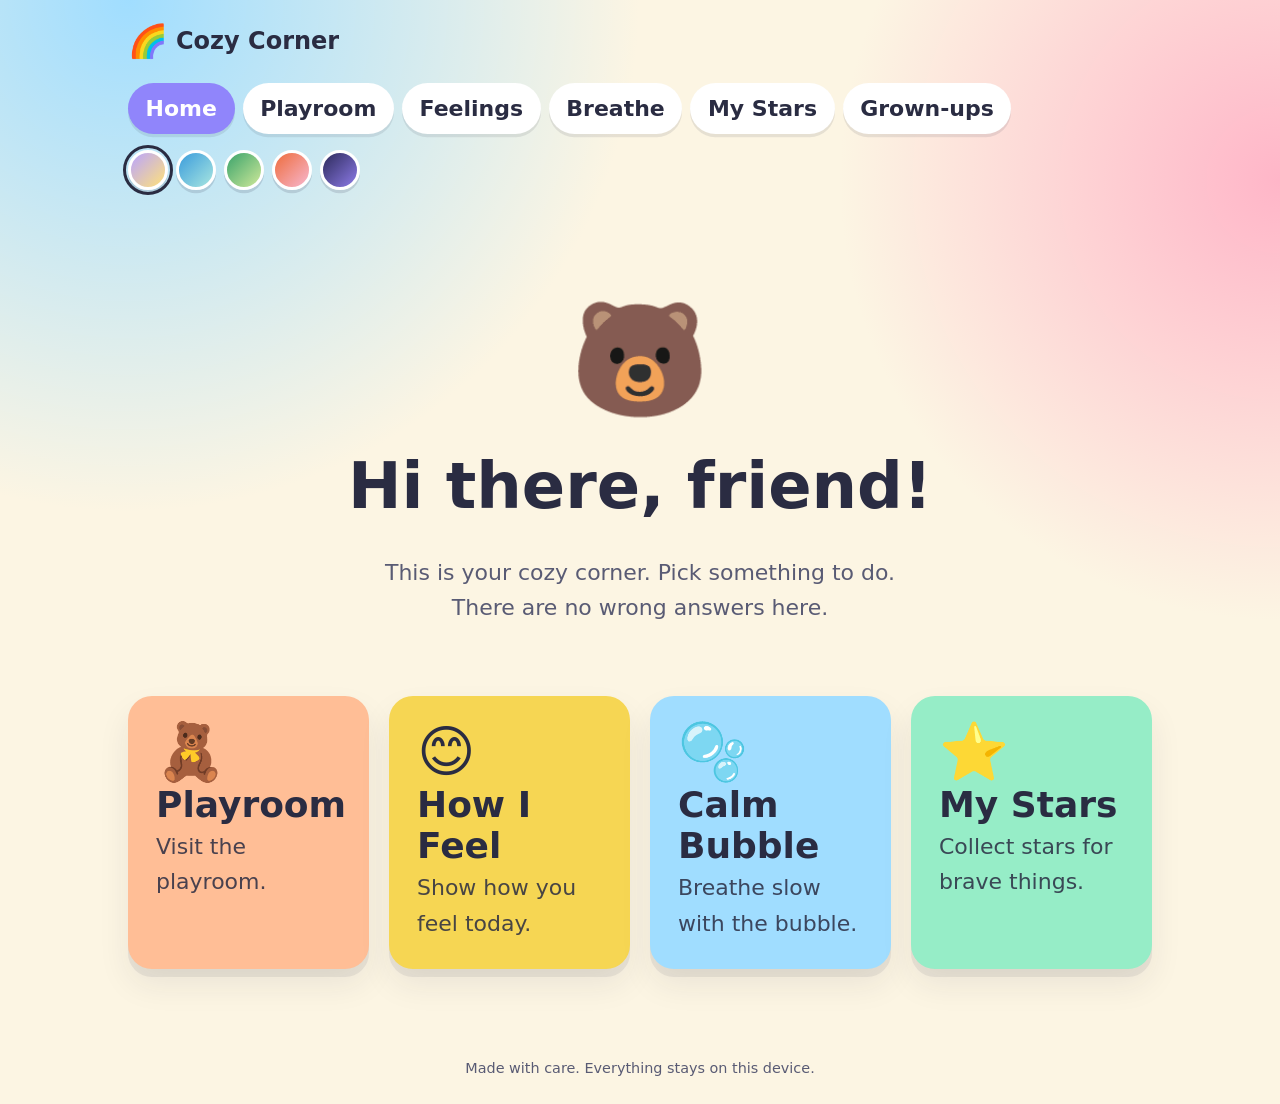
==== index.html @ cf01d831 "Initial Commit" ====
<!doctype html>
<html lang="en">
<head>
  <meta charset="utf-8">
  <meta name="viewport" content="width=device-width, initial-scale=1">
  <meta name="description" content="A friendly space to explore feelings, breathe, and celebrate wins.">
  <meta name="theme-color" content="#a78bfa">
  <title>Cozy Corner</title>
  <link rel="icon" href="data:image/svg+xml,<svg xmlns=%22http://www.w3.org/2000/svg%22 viewBox=%220 0 100 100%22><text y=%22.9em%22 font-size=%2290%22>🌈</text></svg>">
  <link rel="stylesheet" href="css/styles.css">
  <script src="js/theme.js"></script>
</head>
<body>
  <a class="skip-link" href="#main">Skip to content</a>
  <header class="site-header">
    <div class="wrap">
      <a class="logo" href="index.html"><span aria-hidden="true">🌈</span> Cozy Corner</a>
      <nav aria-label="Main">
        <ul class="nav">
          <li><a href="index.html" aria-current="page">Home</a></li>
          <li><a href="playroom.html">Playroom</a></li>
          <li><a href="feelings.html">Feelings</a></li>
          <li><a href="breathing.html">Breathe</a></li>
          <li><a href="stars.html">My Stars</a></li>
          <li><a href="grown-ups.html">Grown-ups</a></li>
        </ul>
      </nav>
    </div>
  </header>

  <main id="main" class="wrap">
    <section class="hero">
      <div class="mascot" aria-hidden="true">🐻</div>
      <h1>Hi there, friend!</h1>
      <p>This is your cozy corner. Pick something to do. There are no wrong answers here.</p>
    </section>

    <section class="grid" aria-label="Activities">
      <a class="tile peach" href="playroom.html">
        <span class="emoji" aria-hidden="true">🧸</span>
        <h2>Playroom</h2>
        <p>Visit the playroom.</p>
      </a>
      <a class="tile sun" href="feelings.html">
        <span class="emoji" aria-hidden="true">😊</span>
        <h2>How I Feel</h2>
        <p>Show how you feel today.</p>
      </a>
      <a class="tile sky" href="breathing.html">
        <span class="emoji" aria-hidden="true">🫧</span>
        <h2>Calm Bubble</h2>
        <p>Breathe slow with the bubble.</p>
      </a>
      <a class="tile mint" href="stars.html">
        <span class="emoji" aria-hidden="true">⭐</span>
        <h2>My Stars</h2>
        <p>Collect stars for brave things.</p>
      </a>
    </section>
  </main>

  <footer class="site-footer">Made with care. Everything stays on this device.</footer>
  <script src="js/main.js"></script>
  <script src="js/themes.js"></script>
</body>
</html>
---- css/styles.css ----
@view-transition { navigation: auto; }

:root {
  --bg: oklch(97% 0.025 90);
  --surface: oklch(100% 0 0);
  --ink: oklch(30% 0.04 280);
  --ink-soft: oklch(48% 0.04 280);
  --brand: oklch(68% 0.17 285);
  --brand-ink: oklch(30% 0.12 285);
  --brand-shadow: oklch(50% 0.17 285);
  --sun: oklch(88% 0.15 95);
  --mint: oklch(88% 0.1 165);
  --sky: oklch(87% 0.08 235);
  --peach: oklch(86% 0.1 50);
  --rose: oklch(86% 0.1 5);
  --radius: 1.5rem;
  --shadow: 0 0.5rem 0 oklch(30% 0.04 280 / 0.08), 0 1rem 2rem oklch(30% 0.04 280 / 0.08);
  --font: ui-rounded, "SF Pro Rounded", "Nunito", "Quicksand", "Segoe UI", system-ui, sans-serif;
}

@media (prefers-color-scheme: dark) {
  :root {
    --bg: oklch(24% 0.04 280);
    --surface: oklch(31% 0.05 280);
    --ink: oklch(95% 0.02 90);
    --ink-soft: oklch(80% 0.03 280);
    --brand-ink: oklch(95% 0.03 285);
    --sun: oklch(55% 0.12 95);
    --mint: oklch(52% 0.09 165);
    --sky: oklch(52% 0.09 235);
    --peach: oklch(55% 0.1 50);
    --rose: oklch(55% 0.1 5);
  }
}

/* Themes: the default follows the system light/dark setting; the rest are explicit */
:root[data-theme="ocean"] {
  --bg: oklch(96% 0.03 220); --surface: oklch(100% 0 0); --ink: oklch(28% 0.05 240); --ink-soft: oklch(46% 0.05 240);
  --brand: oklch(56% 0.15 235); --brand-ink: oklch(30% 0.1 240); --brand-shadow: oklch(42% 0.14 235);
  --sun: oklch(90% 0.1 95); --mint: oklch(88% 0.09 180); --sky: oklch(86% 0.08 225); --peach: oklch(88% 0.07 70); --rose: oklch(87% 0.07 330);
}
:root[data-theme="forest"] {
  --bg: oklch(96% 0.03 130); --surface: oklch(100% 0 0); --ink: oklch(28% 0.05 150); --ink-soft: oklch(46% 0.05 150);
  --brand: oklch(54% 0.14 150); --brand-ink: oklch(30% 0.1 150); --brand-shadow: oklch(40% 0.12 150);
  --sun: oklch(90% 0.12 100); --mint: oklch(86% 0.1 150); --sky: oklch(87% 0.07 200); --peach: oklch(86% 0.09 60); --rose: oklch(87% 0.08 20);
}
:root[data-theme="sunset"] {
  --bg: oklch(97% 0.03 70); --surface: oklch(100% 0 0); --ink: oklch(30% 0.05 30); --ink-soft: oklch(48% 0.05 30);
  --brand: oklch(60% 0.19 40); --brand-ink: oklch(35% 0.12 35); --brand-shadow: oklch(46% 0.17 35);
  --sun: oklch(90% 0.13 90); --mint: oklch(88% 0.08 170); --sky: oklch(85% 0.09 320); --peach: oklch(86% 0.11 50); --rose: oklch(85% 0.11 15);
}
:root[data-theme="night"] {
  --bg: oklch(20% 0.04 270); --surface: oklch(28% 0.05 270); --ink: oklch(95% 0.02 90); --ink-soft: oklch(78% 0.03 270);
  --brand: oklch(62% 0.15 290); --brand-ink: oklch(92% 0.04 290); --brand-shadow: oklch(42% 0.15 290);
  --sun: oklch(60% 0.12 95); --mint: oklch(52% 0.09 165); --sky: oklch(50% 0.1 260); --peach: oklch(55% 0.1 50); --rose: oklch(52% 0.1 5);
}

*, *::before, *::after { box-sizing: border-box; }

body {
  margin: 0;
  min-height: 100dvh;
  display: flex;
  flex-direction: column;
  font-family: var(--font);
  font-size: clamp(1.125rem, 1rem + 0.5vw, 1.375rem);
  line-height: 1.6;
  color: var(--ink);
  background:
    radial-gradient(circle at 10% 0%, var(--sky) 0, transparent 35%),
    radial-gradient(circle at 100% 20%, var(--rose) 0, transparent 30%),
    var(--bg);
  background-attachment: fixed;
}

h1, h2, h3 { line-height: 1.15; margin: 0 0 0.5em; }
h1 { font-size: clamp(2.25rem, 1.5rem + 3.5vw, 4rem); }
h2 { font-size: clamp(1.5rem, 1.2rem + 1.5vw, 2.25rem); }
p { margin: 0 0 1em; }
a { color: var(--brand-ink); }

:focus-visible { outline: 0.25rem solid var(--brand); outline-offset: 0.25rem; border-radius: 0.5rem; }

.skip-link { position: absolute; left: 1rem; top: -4rem; background: var(--surface); padding: 0.5rem 1rem; border-radius: 1rem; }
.skip-link:focus { top: 1rem; z-index: 10; }

/* Layout */
.wrap { width: min(100% - 2rem, 64rem); margin-inline: auto; }
main { flex: 1; padding-block: 2rem 4rem; }

/* Header / nav */
.site-header { padding-block: 1rem; }
.site-header .wrap { display: flex; flex-wrap: wrap; align-items: center; justify-content: space-between; gap: 1rem; }
.logo { display: flex; align-items: center; gap: 0.5rem; font-weight: 800; font-size: 1.5rem; text-decoration: none; color: var(--ink); }
.logo span[aria-hidden] { font-size: 2rem; }
.nav { display: flex; flex-wrap: wrap; gap: 0.5rem; padding: 0; margin: 0; list-style: none; }
.nav a {
  display: block; padding: 0.5rem 1.1rem; border-radius: 999px;
  text-decoration: none; font-weight: 700; color: var(--ink);
  background: var(--surface); box-shadow: 0 0.2rem 0 oklch(30% 0.04 280 / 0.1);
  transition: transform 0.15s;
}
.nav a:hover { transform: translateY(-2px); }
.nav a[aria-current="page"] { background: var(--brand); color: white; }

/* Buttons */
.btn {
  display: inline-flex; align-items: center; justify-content: center; gap: 0.5rem;
  min-height: 3.5rem; padding: 0.75rem 1.75rem; border: 0; border-radius: 999px;
  font: inherit; font-weight: 800; color: white; background: var(--brand);
  box-shadow: 0 0.35rem 0 var(--brand-shadow); cursor: pointer; text-decoration: none;
  transition: transform 0.1s, box-shadow 0.1s;
}
.btn:hover { transform: translateY(-2px); }
.btn:active { transform: translateY(0.3rem); box-shadow: 0 0.05rem 0 var(--brand-shadow); }
.btn.secondary { background: var(--surface); color: var(--ink); box-shadow: 0 0.35rem 0 oklch(30% 0.04 280 / 0.15); }

/* Cards */
.card { background: var(--surface); border-radius: var(--radius); padding: 1.5rem; box-shadow: var(--shadow); }
.grid { display: grid; gap: 1.25rem; grid-template-columns: repeat(auto-fit, minmax(15rem, 1fr)); }

.tile {
  display: flex; flex-direction: column; gap: 0.25rem; text-decoration: none; color: var(--ink);
  border-radius: var(--radius); padding: 1.75rem; box-shadow: var(--shadow);
  transition: transform 0.2s;
}
.tile:hover { transform: translateY(-0.4rem) rotate(-1deg); }
.tile .emoji { font-size: 3.5rem; line-height: 1; }
.tile h2 { margin: 0; }
.tile p { margin: 0; color: inherit; opacity: 0.85; }
.tile.sun { background: var(--sun); }
.tile.mint { background: var(--mint); }
.tile.sky { background: var(--sky); }
.tile.peach { background: var(--peach); }

/* Hero */
.hero { text-align: center; padding-block: 2rem 3rem; }
.hero p { max-width: 36rem; margin-inline: auto; color: var(--ink-soft); }
.hero .mascot { font-size: clamp(4rem, 12vw, 7rem); display: inline-block; animation: bob 3s ease-in-out infinite; }

@keyframes bob { 50% { transform: translateY(-0.75rem) rotate(3deg); } }

/* Feelings */
.feelings { display: grid; gap: 1rem; grid-template-columns: repeat(auto-fit, minmax(8.5rem, 1fr)); margin-block: 1.5rem; }
.feeling { position: relative; }
.feeling input { position: absolute; opacity: 0; inset: 0; cursor: pointer; }
.feeling span {
  display: flex; flex-direction: column; align-items: center; gap: 0.25rem;
  padding: 1rem; border-radius: var(--radius); background: var(--surface);
  font-weight: 800; box-shadow: var(--shadow); border: 0.25rem solid transparent;
  transition: transform 0.15s;
}
.feeling span b { font-size: 3.5rem; line-height: 1; font-weight: 400; }
.feeling:hover span { transform: scale(1.05); }
.feeling:has(input:checked) span { border-color: var(--brand); background: var(--sun); transform: scale(1.08); }
.feeling:has(input:focus-visible) span { outline: 0.25rem solid var(--brand); outline-offset: 0.25rem; }

.history { list-style: none; padding: 0; margin: 0; display: flex; flex-wrap: wrap; gap: 0.5rem; }
.history li { background: var(--bg); border-radius: 999px; padding: 0.25rem 0.9rem; font-size: 0.9em; }

/* Breathing */
.breathe { display: grid; place-items: center; gap: 2rem; text-align: center; }
.orb-stage { width: min(80vw, 22rem); aspect-ratio: 1; display: grid; place-items: center; }
.orb {
  width: 40%; aspect-ratio: 1; border-radius: 50%;
  background: radial-gradient(circle at 30% 30%, var(--sky), var(--brand));
  box-shadow: 0 0 4rem oklch(68% 0.17 285 / 0.5);
  display: grid; place-items: center; color: white; font-weight: 800;
  transition: transform 4s ease-in-out;
}
.orb.in { transform: scale(2.3); }
.orb.hold { transform: scale(2.3); transition-duration: 0.3s; }
.orb.out { transform: scale(1); }
#breath-label { font-size: 2rem; font-weight: 800; min-height: 1.3em; }

/* Stars */
.star-row { display: flex; flex-wrap: wrap; gap: 0.5rem; font-size: 2.5rem; }
.star-row button { font: inherit; background: none; border: 0; cursor: pointer; filter: grayscale(1) opacity(0.35); transition: transform 0.15s, filter 0.2s; padding: 0; line-height: 1; }
.star-row button[aria-pressed="true"] { filter: none; transform: scale(1.15) rotate(-8deg); }
.goals { list-style: none; padding: 0; display: grid; gap: 1rem; }
.goals li { display: flex; flex-wrap: wrap; align-items: center; justify-content: space-between; gap: 1rem; }
.goal-form { display: flex; flex-wrap: wrap; gap: 0.75rem; margin-top: 1.5rem; }
.goal-form input {
  flex: 1 1 14rem; min-height: 3.5rem; padding: 0 1.25rem; font: inherit; color: var(--ink);
  background: var(--surface); border: 0.2rem solid var(--sky); border-radius: 999px;
}

.cheer { position: fixed; inset: 0; pointer-events: none; display: grid; place-items: center; font-size: 8rem; opacity: 0; }
.cheer.show { animation: pop 1.2s ease-out; }
@keyframes pop { 0% { opacity: 0; transform: scale(0.3); } 30% { opacity: 1; transform: scale(1.2); } 100% { opacity: 0; transform: scale(1.5) translateY(-4rem); } }

/* Dog face builder */
.dog-layout { display: grid; gap: 1.5rem; grid-template-columns: repeat(auto-fit, minmax(min(100%, 16rem), 1fr)); align-items: start; }
.dog-stage {
  position: relative; overflow: hidden; width: min(100%, 22rem); margin-inline: auto;
  aspect-ratio: 460 / 545; background: var(--bg); border-radius: var(--radius); touch-action: none;
}
/* body.png has the puppy in its top-left 460x545 corner, so scale up and crop */
.dog-body { position: absolute; top: 0; left: 0; width: calc(1536 / 460 * 100%); max-width: none; pointer-events: none; user-select: none; }
.sticker { position: absolute; transform: translate(-50%, -50%); cursor: grab; touch-action: none; user-select: none; -webkit-user-drag: none; }
.sticker.dragging { opacity: 0.3; }
.drag-ghost { position: fixed; z-index: 100; pointer-events: none; transform: translate(-50%, -50%) scale(1.08); filter: drop-shadow(0 0.5rem 0.5rem oklch(0% 0 0 / 0.25)); }
.tray { display: grid; grid-template-columns: repeat(auto-fill, minmax(4.5rem, 1fr)); gap: 0.5rem; margin-bottom: 1rem; }
.tray button {
  aspect-ratio: 1; padding: 0.4rem; border: 0; border-radius: 1rem; background: var(--bg);
  cursor: grab; touch-action: none; transition: transform 0.15s;
}
.tray button:hover { transform: scale(1.08); }
.tray img { width: 100%; height: 100%; object-fit: contain; pointer-events: none; }
.size-slider { display: flex; align-items: center; gap: 0.75rem; font-weight: 700; margin-bottom: 1.25rem; }
.size-slider input { flex: 1; min-width: 0; height: 2.5rem; accent-color: var(--brand); }

/* Playroom */
.playroom {
  position: relative; overflow: hidden; width: 100%; aspect-ratio: 740 / 493;
  background: url("../assets/playroom/playroom.jpg") center / cover no-repeat;
  border-radius: var(--radius); box-shadow: var(--shadow);
}
.pr-item { position: absolute; left: var(--x); top: var(--y); width: var(--w); transition: transform 0.2s; }
.pr-item img { display: block; width: 100%; height: auto; user-select: none; -webkit-user-drag: none; }
a.pr-item:hover, a.pr-item:focus-visible { transform: scale(1.05) translateY(-0.25rem); }

/* Theme picker */
.themes { display: flex; gap: 0.5rem; align-items: center; }
.theme-btn {
  width: 2.5rem; height: 2.5rem; padding: 0; border-radius: 50%; cursor: pointer;
  border: 0.2rem solid var(--surface); box-shadow: 0 0.2rem 0 oklch(30% 0.04 280 / 0.15);
  background: var(--swatch); transition: transform 0.15s;
}
.theme-btn:hover { transform: scale(1.12); }
.theme-btn[aria-pressed="true"] { outline: 0.2rem solid var(--ink); outline-offset: 0.15rem; }

.site-footer { text-align: center; padding-block: 1.5rem; color: var(--ink-soft); font-size: 0.9rem; }

.prose { max-width: 42rem; }
.prose ul { padding-left: 1.25rem; }

@media (prefers-reduced-motion: reduce) {
  *, *::before, *::after { animation: none !important; transition: none !important; }
  @view-transition { navigation: none; }
}
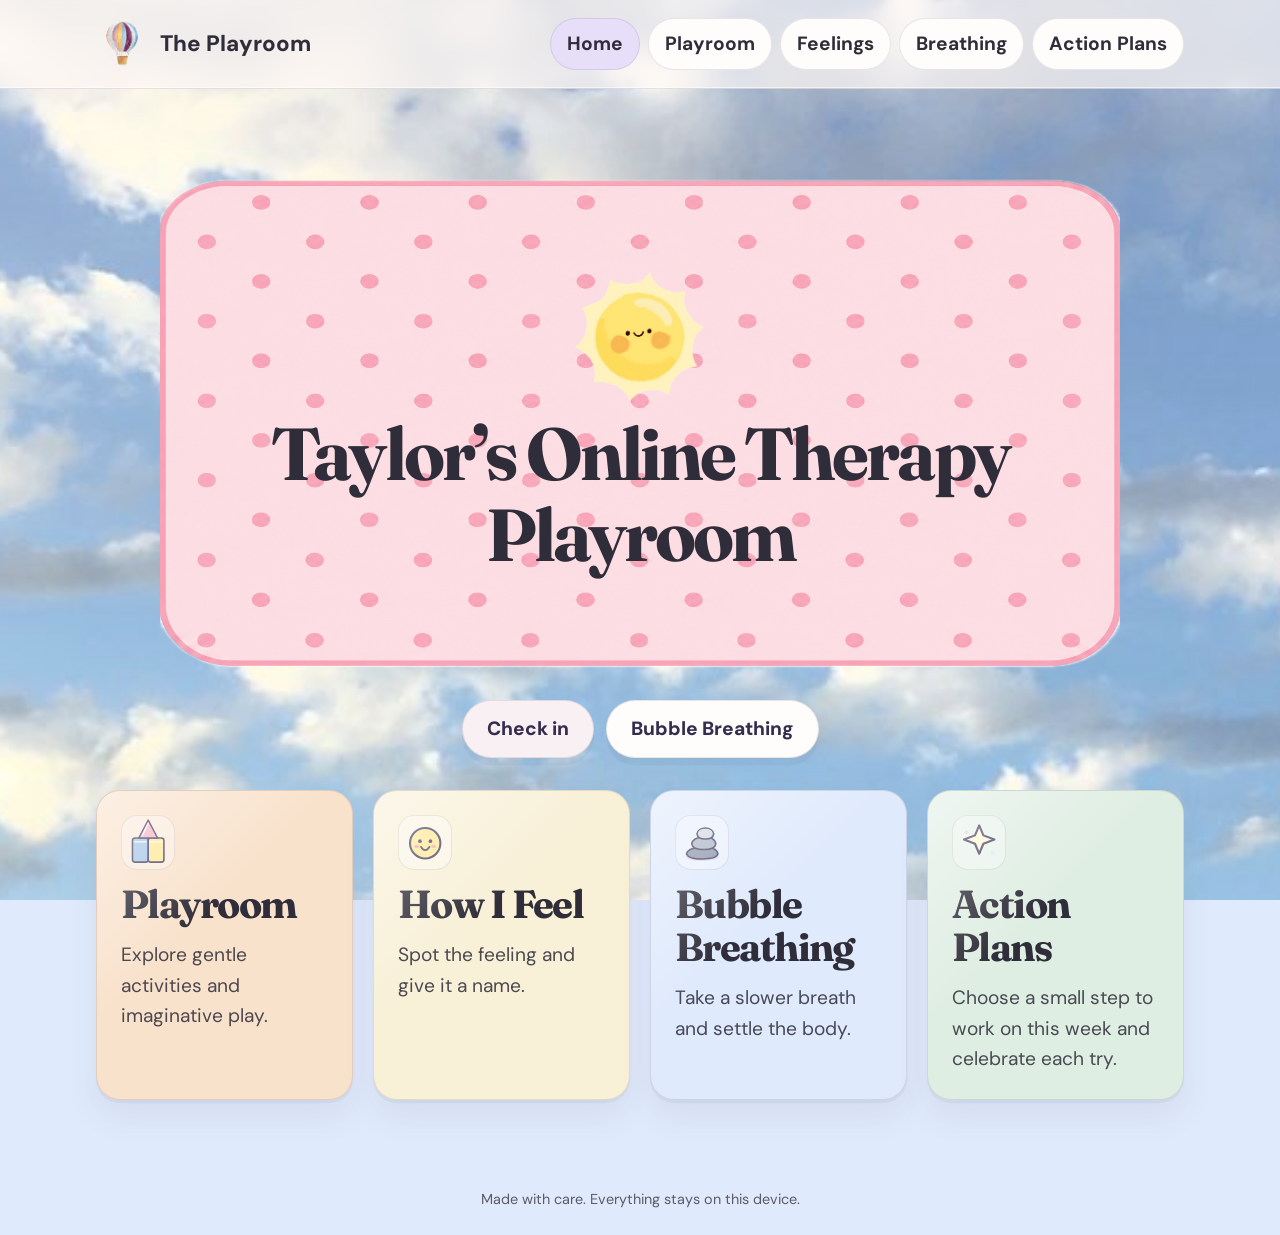
==== commit ac09296b: "Taylor's Changes" ====
--- a/index.html
+++ b/index.html
@@ -4,25 +4,26 @@
   <meta charset="utf-8">
   <meta name="viewport" content="width=device-width, initial-scale=1">
   <meta name="description" content="A friendly space to explore feelings, breathe, and celebrate wins.">
-  <meta name="theme-color" content="#a78bfa">
-  <title>Cozy Corner</title>
-  <link rel="icon" href="data:image/svg+xml,<svg xmlns=%22http://www.w3.org/2000/svg%22 viewBox=%220 0 100 100%22><text y=%22.9em%22 font-size=%2290%22>🌈</text></svg>">
-  <link rel="stylesheet" href="css/styles.css">
-  <script src="js/theme.js"></script>
+  <meta name="theme-color" content="#d9c7f2">
+  <title>The Playroom</title>
+  <link rel="icon" href="data:image/svg+xml,<svg xmlns=%22http://www.w3.org/2000/svg%22 viewBox=%220 0 100 100%22><rect width=%22100%22 height=%22100%22 rx=%2224%22 fill=%22%23f5dfe7%22/><circle cx=%2233%22 cy=%2250%22 r=%2212%22 fill=%22%23cfe7ff%22/><circle cx=%2267%22 cy=%2250%22 r=%2211%22 fill=%22%23d7f2d0%22/><path d=%22M30 70 C 40 82, 60 82, 70 70%22 stroke=%22%234a4f77%22 stroke-width=%228%22 fill=%22none%22 stroke-linecap=%22round%22/></svg>">
+  <link rel="stylesheet" href="css/styles.css?v=20261011-19">
 </head>
-<body>
+<body class="home-page">
   <a class="skip-link" href="#main">Skip to content</a>
   <header class="site-header">
     <div class="wrap">
-      <a class="logo" href="index.html"><span aria-hidden="true">🌈</span> Cozy Corner</a>
+      <a class="logo" href="index.html">
+        <img src="assets/_%20(2)%20Background%20Removed.png" alt="" aria-hidden="true">
+        The Playroom
+      </a>
       <nav aria-label="Main">
         <ul class="nav">
           <li><a href="index.html" aria-current="page">Home</a></li>
           <li><a href="playroom.html">Playroom</a></li>
           <li><a href="feelings.html">Feelings</a></li>
-          <li><a href="breathing.html">Breathe</a></li>
-          <li><a href="stars.html">My Stars</a></li>
-          <li><a href="grown-ups.html">Grown-ups</a></li>
+          <li><a href="breathing.html">Breathing</a></li>
+          <li><a href="stars.html">Action Plans</a></li>
         </ul>
       </nav>
     </div>
@@ -30,37 +31,74 @@
 
   <main id="main" class="wrap">
     <section class="hero">
-      <div class="mascot" aria-hidden="true">🐻</div>
-      <h1>Hi there, friend!</h1>
-      <p>This is your cozy corner. Pick something to do. There are no wrong answers here.</p>
+      <div class="hero-title-card">
+        <div class="mascot" aria-hidden="true">
+          <img src="assets/sun.png" alt="">
+        </div>
+        <h1>Taylor’s Online Therapy Playroom</h1>
+      </div>
+      <div class="hero-actions">
+        <a class="btn" href="feelings.html">Check in</a>
+        <a class="btn secondary" href="breathing.html">Bubble Breathing</a>
+      </div>
     </section>
 
     <section class="grid" aria-label="Activities">
       <a class="tile peach" href="playroom.html">
-        <span class="emoji" aria-hidden="true">🧸</span>
+        <span class="tile-icon" aria-hidden="true">
+          <svg viewBox="0 0 100 100" aria-hidden="true">
+            <g stroke="#4e4468" stroke-width="3" stroke-linejoin="round">
+              <rect x="20" y="42" width="30" height="46" rx="5" fill="#a8c7e8"/>
+              <rect x="50" y="42" width="30" height="46" rx="5" fill="#ffe99a"/>
+              <path d="M32 42 50 8 68 42Z" fill="#f5b8c7"/>
+            </g>
+            <path d="M24 49h22M54 49h22M50 14 39 37" stroke="#fff" stroke-width="3" stroke-linecap="round" opacity=".75"/>
+          </svg>
+        </span>
         <h2>Playroom</h2>
-        <p>Visit the playroom.</p>
+        <p>Explore gentle activities and imaginative play.</p>
       </a>
       <a class="tile sun" href="feelings.html">
-        <span class="emoji" aria-hidden="true">😊</span>
+        <span class="tile-icon" aria-hidden="true">
+          <svg viewBox="0 0 100 100" aria-hidden="true">
+            <circle cx="50" cy="52" r="29" fill="#ffe99a" stroke="#4e4468" stroke-width="4"/>
+            <circle cx="40" cy="48" r="3.5" fill="#4e4468"/>
+            <circle cx="60" cy="48" r="3.5" fill="#4e4468"/>
+            <ellipse cx="34" cy="58" rx="5" ry="3" fill="#f5a3a6" opacity=".8"/>
+            <ellipse cx="66" cy="58" rx="5" ry="3" fill="#f5a3a6" opacity=".8"/>
+            <path d="M42 59c4 8 12 8 16 0" fill="none" stroke="#4e4468" stroke-width="3.5" stroke-linecap="round"/>
+          </svg>
+        </span>
         <h2>How I Feel</h2>
-        <p>Show how you feel today.</p>
+        <p>Spot the feeling and give it a name.</p>
       </a>
       <a class="tile sky" href="breathing.html">
-        <span class="emoji" aria-hidden="true">🫧</span>
-        <h2>Calm Bubble</h2>
-        <p>Breathe slow with the bubble.</p>
+        <span class="tile-icon" aria-hidden="true">
+          <svg viewBox="0 0 100 100" aria-hidden="true">
+            <ellipse cx="50" cy="78" rx="32" ry="8" fill="#d9c6f5" opacity=".6"/>
+            <path d="M20 72c2-8 16-13 32-13s27 5 28 13c-1 7-13 10-30 10S22 79 20 72Z" fill="#8e9aab" stroke="#4e4468" stroke-width="3" stroke-linejoin="round"/>
+            <path d="M30 53c1-8 11-13 23-13 13 0 22 5 23 13-1 7-10 11-23 11S31 60 30 53Z" fill="#aeb9c8" stroke="#4e4468" stroke-width="3" stroke-linejoin="round"/>
+            <path d="M40 34c1-7 8-11 16-11s15 4 16 11c-1 7-7 10-16 10s-15-3-16-10Z" fill="#d3dbe4" stroke="#4e4468" stroke-width="3" stroke-linejoin="round"/>
+          </svg>
+        </span>
+        <h2>Bubble Breathing</h2>
+        <p>Take a slower breath and settle the body.</p>
       </a>
       <a class="tile mint" href="stars.html">
-        <span class="emoji" aria-hidden="true">⭐</span>
-        <h2>My Stars</h2>
-        <p>Collect stars for brave things.</p>
+        <span class="tile-icon" aria-hidden="true">
+          <svg viewBox="0 0 100 100" aria-hidden="true">
+            <path d="M50 18l8 19 21 8-21 8-8 19-8-19-21-8 21-8 8-19z" fill="#fff8d9" stroke="#4e4468" stroke-width="4" stroke-linejoin="round"/>
+            <circle cx="26" cy="31" r="4" fill="#f8d4d8"/>
+            <circle cx="76" cy="70" r="4" fill="#d9eef2"/>
+          </svg>
+        </span>
+        <h2>Action Plans</h2>
+        <p>Choose a small step to work on this week and celebrate each try.</p>
       </a>
     </section>
   </main>
 
   <footer class="site-footer">Made with care. Everything stays on this device.</footer>
   <script src="js/main.js"></script>
-  <script src="js/themes.js"></script>
 </body>
 </html>
--- a/css/styles.css
+++ b/css/styles.css
@@ -1,58 +1,29 @@
+@import url('https://fonts.googleapis.com/css2?family=DM+Sans:wght@400;500;700;800&family=Fraunces:wght@600;700&display=swap');
+
 @view-transition { navigation: auto; }
 
 :root {
-  --bg: oklch(97% 0.025 90);
-  --surface: oklch(100% 0 0);
-  --ink: oklch(30% 0.04 280);
-  --ink-soft: oklch(48% 0.04 280);
-  --brand: oklch(68% 0.17 285);
-  --brand-ink: oklch(30% 0.12 285);
-  --brand-shadow: oklch(50% 0.17 285);
-  --sun: oklch(88% 0.15 95);
-  --mint: oklch(88% 0.1 165);
-  --sky: oklch(87% 0.08 235);
-  --peach: oklch(86% 0.1 50);
-  --rose: oklch(86% 0.1 5);
+  --paper: #fffaf7;
+  --surface: #fffdfb;
+  --surface-strong: #f9f0f3;
+  --ink: #2f2d39;
+  --ink-soft: #5d5a67;
+  --line: rgba(70, 58, 80, 0.12);
+  --rose: #f5dfe7;
+  --blush: #f7d7cc;
+  --mint: #dfeee3;
+  --sky: #dfeafc;
+  --lavender: #e7dff9;
+  --peach: #f9e2cc;
+  --butter: #f8f0d7;
+  --sage: #d6e8cc;
+  --brand: #af9ee8;
+  --brand-ink: #352d4d;
+  --brand-shadow: #8d7ac8;
   --radius: 1.5rem;
-  --shadow: 0 0.5rem 0 oklch(30% 0.04 280 / 0.08), 0 1rem 2rem oklch(30% 0.04 280 / 0.08);
-  --font: ui-rounded, "SF Pro Rounded", "Nunito", "Quicksand", "Segoe UI", system-ui, sans-serif;
-}
-
-@media (prefers-color-scheme: dark) {
-  :root {
-    --bg: oklch(24% 0.04 280);
-    --surface: oklch(31% 0.05 280);
-    --ink: oklch(95% 0.02 90);
-    --ink-soft: oklch(80% 0.03 280);
-    --brand-ink: oklch(95% 0.03 285);
-    --sun: oklch(55% 0.12 95);
-    --mint: oklch(52% 0.09 165);
-    --sky: oklch(52% 0.09 235);
-    --peach: oklch(55% 0.1 50);
-    --rose: oklch(55% 0.1 5);
-  }
-}
-
-/* Themes: the default follows the system light/dark setting; the rest are explicit */
-:root[data-theme="ocean"] {
-  --bg: oklch(96% 0.03 220); --surface: oklch(100% 0 0); --ink: oklch(28% 0.05 240); --ink-soft: oklch(46% 0.05 240);
-  --brand: oklch(56% 0.15 235); --brand-ink: oklch(30% 0.1 240); --brand-shadow: oklch(42% 0.14 235);
-  --sun: oklch(90% 0.1 95); --mint: oklch(88% 0.09 180); --sky: oklch(86% 0.08 225); --peach: oklch(88% 0.07 70); --rose: oklch(87% 0.07 330);
-}
-:root[data-theme="forest"] {
-  --bg: oklch(96% 0.03 130); --surface: oklch(100% 0 0); --ink: oklch(28% 0.05 150); --ink-soft: oklch(46% 0.05 150);
-  --brand: oklch(54% 0.14 150); --brand-ink: oklch(30% 0.1 150); --brand-shadow: oklch(40% 0.12 150);
-  --sun: oklch(90% 0.12 100); --mint: oklch(86% 0.1 150); --sky: oklch(87% 0.07 200); --peach: oklch(86% 0.09 60); --rose: oklch(87% 0.08 20);
-}
-:root[data-theme="sunset"] {
-  --bg: oklch(97% 0.03 70); --surface: oklch(100% 0 0); --ink: oklch(30% 0.05 30); --ink-soft: oklch(48% 0.05 30);
-  --brand: oklch(60% 0.19 40); --brand-ink: oklch(35% 0.12 35); --brand-shadow: oklch(46% 0.17 35);
-  --sun: oklch(90% 0.13 90); --mint: oklch(88% 0.08 170); --sky: oklch(85% 0.09 320); --peach: oklch(86% 0.11 50); --rose: oklch(85% 0.11 15);
-}
-:root[data-theme="night"] {
-  --bg: oklch(20% 0.04 270); --surface: oklch(28% 0.05 270); --ink: oklch(95% 0.02 90); --ink-soft: oklch(78% 0.03 270);
-  --brand: oklch(62% 0.15 290); --brand-ink: oklch(92% 0.04 290); --brand-shadow: oklch(42% 0.15 290);
-  --sun: oklch(60% 0.12 95); --mint: oklch(52% 0.09 165); --sky: oklch(50% 0.1 260); --peach: oklch(55% 0.1 50); --rose: oklch(52% 0.1 5);
+  --shadow: 0 1rem 2rem rgba(89, 81, 103, 0.08), 0 0.2rem 0 rgba(70, 58, 80, 0.05);
+  --font: "DM Sans", "Segoe UI", sans-serif;
+  --font-display: "Fraunces", Georgia, serif;
 }
 
 *, *::before, *::after { box-sizing: border-box; }
@@ -63,120 +34,314 @@
   display: flex;
   flex-direction: column;
   font-family: var(--font);
-  font-size: clamp(1.125rem, 1rem + 0.5vw, 1.375rem);
+  font-size: clamp(1.05rem, 0.95rem + 0.35vw, 1.2rem);
   line-height: 1.6;
   color: var(--ink);
-  background:
-    radial-gradient(circle at 10% 0%, var(--sky) 0, transparent 35%),
-    radial-gradient(circle at 100% 20%, var(--rose) 0, transparent 30%),
-    var(--bg);
+  background: var(--paper);
+}
+
+body.home-page {
+  background-color: #dfeafc;
+  background-image: url('../assets/sky-background.jpg');
+  background-position: center center;
+  background-repeat: no-repeat;
+  background-size: cover;
   background-attachment: fixed;
 }
 
-h1, h2, h3 { line-height: 1.15; margin: 0 0 0.5em; }
-h1 { font-size: clamp(2.25rem, 1.5rem + 3.5vw, 4rem); }
-h2 { font-size: clamp(1.5rem, 1.2rem + 1.5vw, 2.25rem); }
+body.playroom-page,
+body.stars-page {
+  background-color: #dfeafc;
+  background-image: url('../assets/sky-background.jpg');
+  background-position: center center;
+  background-repeat: no-repeat;
+  background-size: cover;
+  background-attachment: fixed;
+}
+
+body.feelings-page,
+body.breathing-page {
+  background-color: #dfeafc;
+  background-image: url('../assets/sky-background.jpg');
+  background-position: center center;
+  background-repeat: no-repeat;
+  background-size: cover;
+  background-attachment: fixed;
+}
+
+body.home-page::before {
+  content: "";
+  position: fixed; inset: 0;
+  background: linear-gradient(180deg, rgba(255,255,255,0.12), rgba(255,255,255,0.04));
+  z-index: -2;
+}
+
+body.home-page::after {
+  content: "";
+  position: fixed; inset: 0;
+  background: rgba(255,255,255,0.06);
+  z-index: -1;
+}
+
+h1, h2, h3 { font-family: var(--font-display); line-height: 1.1; letter-spacing: -0.04em; margin: 0 0 0.55em; }
+h1 { font-size: clamp(2.7rem, 2rem + 3vw, 5rem); }
+h2 { font-size: clamp(1.7rem, 1.25rem + 1.5vw, 2.6rem); }
 p { margin: 0 0 1em; }
 a { color: var(--brand-ink); }
 
 :focus-visible { outline: 0.25rem solid var(--brand); outline-offset: 0.25rem; border-radius: 0.5rem; }
 
-.skip-link { position: absolute; left: 1rem; top: -4rem; background: var(--surface); padding: 0.5rem 1rem; border-radius: 1rem; }
+.skip-link { position: absolute; left: 1rem; top: -4rem; background: var(--surface); padding: 0.5rem 1rem; border-radius: 1rem; border: 1px solid var(--line); }
 .skip-link:focus { top: 1rem; z-index: 10; }
 
 /* Layout */
-.wrap { width: min(100% - 2rem, 64rem); margin-inline: auto; }
+.wrap { width: min(100% - 2rem, 68rem); margin-inline: auto; }
 main { flex: 1; padding-block: 2rem 4rem; }
 
 /* Header / nav */
-.site-header { padding-block: 1rem; }
-.site-header .wrap { display: flex; flex-wrap: wrap; align-items: center; justify-content: space-between; gap: 1rem; }
-.logo { display: flex; align-items: center; gap: 0.5rem; font-weight: 800; font-size: 1.5rem; text-decoration: none; color: var(--ink); }
-.logo span[aria-hidden] { font-size: 2rem; }
+.site-header {
+  position: sticky; top: 0; z-index: 20;
+  background: rgba(255, 250, 247, 0.68);
+  backdrop-filter: blur(10px);
+  border-bottom: 1px solid var(--line);
+  box-shadow: inset 0 -1px 0 rgba(255,255,255,0.52);
+}
+.site-header .wrap {
+  display: flex; flex-wrap: wrap; align-items: center; justify-content: space-between; gap: 1rem; padding-block: 1rem;
+}
+.logo {
+  display: inline-flex; align-items: center; gap: 0.75rem; font-weight: 800; font-size: 1.4rem; text-decoration: none; color: var(--ink);
+}
+.logo img { width: 3.25rem; height: 3.5rem; object-fit: contain; }
 .nav { display: flex; flex-wrap: wrap; gap: 0.5rem; padding: 0; margin: 0; list-style: none; }
 .nav a {
-  display: block; padding: 0.5rem 1.1rem; border-radius: 999px;
-  text-decoration: none; font-weight: 700; color: var(--ink);
-  background: var(--surface); box-shadow: 0 0.2rem 0 oklch(30% 0.04 280 / 0.1);
-  transition: transform 0.15s;
+  display: block; padding: 0.58rem 1rem; border-radius: 999px; border: 1px solid var(--line);
+  text-decoration: none; font-weight: 700; color: var(--ink); background: var(--surface);
+  transition: transform 0.15s ease;
 }
 .nav a:hover { transform: translateY(-2px); }
-.nav a[aria-current="page"] { background: var(--brand); color: white; }
+.nav a[aria-current="page"] { background: var(--lavender); }
 
 /* Buttons */
 .btn {
-  display: inline-flex; align-items: center; justify-content: center; gap: 0.5rem;
-  min-height: 3.5rem; padding: 0.75rem 1.75rem; border: 0; border-radius: 999px;
-  font: inherit; font-weight: 800; color: white; background: var(--brand);
-  box-shadow: 0 0.35rem 0 var(--brand-shadow); cursor: pointer; text-decoration: none;
-  transition: transform 0.1s, box-shadow 0.1s;
+  display: inline-flex; align-items: center; justify-content: center; gap: 0.5rem; min-height: 3.4rem; padding: 0.8rem 1.5rem; border: 1px solid var(--line); border-radius: 999px;
+  font: inherit; font-weight: 800; color: var(--brand-ink); background: var(--surface-strong); cursor: pointer; text-decoration: none; box-shadow: 0 0.45rem 0 rgba(70, 58, 80, 0.05);
+  transition: transform 0.1s ease, box-shadow 0.1s ease;
 }
 .btn:hover { transform: translateY(-2px); }
-.btn:active { transform: translateY(0.3rem); box-shadow: 0 0.05rem 0 var(--brand-shadow); }
-.btn.secondary { background: var(--surface); color: var(--ink); box-shadow: 0 0.35rem 0 oklch(30% 0.04 280 / 0.15); }
+.btn:active { transform: translateY(0.25rem); box-shadow: 0 0.15rem 0 rgba(70,58,80,0.05); }
+.btn.secondary { background: var(--surface); }
 
 /* Cards */
-.card { background: var(--surface); border-radius: var(--radius); padding: 1.5rem; box-shadow: var(--shadow); }
+.card { background: var(--surface); border: 1px solid var(--line); border-radius: var(--radius); padding: 1.5rem; box-shadow: var(--shadow); }
 .grid { display: grid; gap: 1.25rem; grid-template-columns: repeat(auto-fit, minmax(15rem, 1fr)); }
 
 .tile {
-  display: flex; flex-direction: column; gap: 0.25rem; text-decoration: none; color: var(--ink);
-  border-radius: var(--radius); padding: 1.75rem; box-shadow: var(--shadow);
-  transition: transform 0.2s;
-}
-.tile:hover { transform: translateY(-0.4rem) rotate(-1deg); }
-.tile .emoji { font-size: 3.5rem; line-height: 1; }
+  position: relative; overflow: hidden; display: flex; flex-direction: column; gap: 0.85rem; text-decoration: none; color: var(--ink); border-radius: var(--radius); padding: 1.5rem; box-shadow: var(--shadow); border: 1px solid var(--line);
+  transition: transform 0.2s ease, box-shadow 0.2s ease;
+}
+.tile::before {
+  content: ""; position: absolute; inset: 0 auto auto 0; width: 100%; height: 100%;
+  background: linear-gradient(135deg, rgba(255,255,255,0.48), transparent 42%);
+  pointer-events: none;
+}
+.tile:hover { transform: translateY(-0.3rem); box-shadow: 0 1.2rem 2rem rgba(89, 81, 103, 0.09); }
+.tile-icon {
+  display: inline-grid; place-items: center; width: 3.4rem; height: 3.4rem; border-radius: 1rem; border: 1px solid rgba(78, 60, 82, 0.14);
+  background: rgba(255,255,255,0.36); overflow: hidden;
+}
+.tile-icon svg { width: 100%; height: 100%; display: block; }
 .tile h2 { margin: 0; }
 .tile p { margin: 0; color: inherit; opacity: 0.85; }
-.tile.sun { background: var(--sun); }
+.tile.sun { background: var(--butter); }
 .tile.mint { background: var(--mint); }
 .tile.sky { background: var(--sky); }
 .tile.peach { background: var(--peach); }
+.pr-background { position: absolute; inset: 0; width: 100%; height: 100%; }
+.room-paper { transform: rotate(69.977deg); }
+.room-paintbrush { object-fit: cover; object-position: 58.3% center; transform: scaleX(-1); }
+.game-options {
+  display: grid;
+  grid-template-columns: repeat(auto-fit, minmax(min(100%, 14rem), 1fr));
+  gap: 1.25rem;
+  list-style: none;
+  padding: 0;
+}
+.game-option {
+  display: grid;
+  gap: 0.75rem;
+  padding: 1rem;
+  border: 1px solid var(--line);
+  border-radius: var(--radius);
+  background: var(--surface);
+  box-shadow: var(--shadow);
+  color: var(--ink);
+  text-decoration: none;
+  transition: transform 0.2s, box-shadow 0.2s;
+}
+.game-option:hover { transform: translateY(-0.2rem); box-shadow: 0 1.2rem 2rem rgba(89, 81, 103, 0.12); }
+.game-option img {
+  display: block;
+  width: 100%;
+  aspect-ratio: 16 / 10;
+  object-fit: contain;
+  border-radius: 0.75rem;
+  background: var(--surface-strong);
+}
+.game-option h2 { margin: 0; font-size: 1.5rem; }
+.game-option p { margin: 0; color: var(--ink-soft); }
+.game-option span { font-weight: 700; }
 
 /* Hero */
-.hero { text-align: center; padding-block: 2rem 3rem; }
-.hero p { max-width: 36rem; margin-inline: auto; color: var(--ink-soft); }
-.hero .mascot { font-size: clamp(4rem, 12vw, 7rem); display: inline-block; animation: bob 3s ease-in-out infinite; }
-
-@keyframes bob { 50% { transform: translateY(-0.75rem) rotate(3deg); } }
-
-/* Feelings */
-.feelings { display: grid; gap: 1rem; grid-template-columns: repeat(auto-fit, minmax(8.5rem, 1fr)); margin-block: 1.5rem; }
-.feeling { position: relative; }
-.feeling input { position: absolute; opacity: 0; inset: 0; cursor: pointer; }
-.feeling span {
-  display: flex; flex-direction: column; align-items: center; gap: 0.25rem;
-  padding: 1rem; border-radius: var(--radius); background: var(--surface);
-  font-weight: 800; box-shadow: var(--shadow); border: 0.25rem solid transparent;
-  transition: transform 0.15s;
-}
-.feeling span b { font-size: 3.5rem; line-height: 1; font-weight: 400; }
-.feeling:hover span { transform: scale(1.05); }
-.feeling:has(input:checked) span { border-color: var(--brand); background: var(--sun); transform: scale(1.08); }
-.feeling:has(input:focus-visible) span { outline: 0.25rem solid var(--brand); outline-offset: 0.25rem; }
-
-.history { list-style: none; padding: 0; margin: 0; display: flex; flex-wrap: wrap; gap: 0.5rem; }
-.history li { background: var(--bg); border-radius: 999px; padding: 0.25rem 0.9rem; font-size: 0.9em; }
+.hero {
+  position: relative; display: grid; gap: 1.25rem; text-align: center; padding-block: 2.5rem 2rem;
+}
+.hero-title-card {
+  position: relative;
+  isolation: isolate;
+  width: min(100%, 60rem);
+  aspect-ratio: 1.85;
+  margin-inline: auto;
+  padding: 3rem clamp(2rem, 8vw, 5rem);
+  display: grid;
+  align-content: center;
+  justify-items: center;
+  gap: 0.35rem;
+  background: url('../assets/Pastel%20Pink%20Polka%20Dot%20Card%20Background%20Removed.png') center / 102% 102% no-repeat;
+}
+.hero .eyebrow {
+  margin: 0; font-size: 0.8rem; font-weight: 800; letter-spacing: 0.14em; text-transform: uppercase; color: var(--ink-soft);
+}
+.hero-title-card h1 { position: relative; z-index: 1; max-width: 52rem; margin: 0; font-size: clamp(3rem, 4.5vw + 1rem, 5.75rem); }
+.hero p { max-width: 38rem; margin-inline: auto; color: var(--ink-soft); }
+.hero-actions { display: flex; justify-content: center; gap: 0.75rem; flex-wrap: wrap; }
+.hero .mascot {
+  position: relative; z-index: 1;
+  width: clamp(6rem, 10vw, 8rem); height: clamp(7rem, 12vw, 9rem); margin-inline: auto;
+  animation: bob 3s ease-in-out infinite;
+}
+.hero .mascot img { width: 100%; height: 100%; display: block; object-fit: contain; }
+
+@keyframes bob { 50% { transform: translateY(-0.7rem); } }
+
+@media (max-width: 40rem) {
+  .hero-title-card {
+    width: 100%;
+    aspect-ratio: 1.45;
+    padding: 1rem 1.25rem;
+    gap: 0;
+  }
+  .hero .mascot { width: 4.5rem; height: 4.5rem; }
+  .hero-title-card h1 { font-size: clamp(2.25rem, 9vw, 2.8rem); }
+}
 
 /* Breathing */
 .breathe { display: grid; place-items: center; gap: 2rem; text-align: center; }
 .orb-stage { width: min(80vw, 22rem); aspect-ratio: 1; display: grid; place-items: center; }
 .orb {
-  width: 40%; aspect-ratio: 1; border-radius: 50%;
-  background: radial-gradient(circle at 30% 30%, var(--sky), var(--brand));
-  box-shadow: 0 0 4rem oklch(68% 0.17 285 / 0.5);
-  display: grid; place-items: center; color: white; font-weight: 800;
-  transition: transform 4s ease-in-out;
-}
-.orb.in { transform: scale(2.3); }
-.orb.hold { transform: scale(2.3); transition-duration: 0.3s; }
-.orb.out { transform: scale(1); }
+  position: relative;
+  width: 40%; aspect-ratio: 1; border: 1px solid rgba(255, 255, 255, 0.94); border-radius: 50%;
+  transform: scale(var(--orb-scale, 1));
+  isolation: isolate;
+  overflow: hidden;
+  background:
+    radial-gradient(ellipse at 26% 17%, rgba(255, 255, 255, 0.98) 0 1.8%, rgba(255, 255, 255, 0.58) 3%, transparent 14%),
+    radial-gradient(ellipse at 32% 23%, rgba(255, 255, 255, 0.48), transparent 23%),
+    radial-gradient(ellipse at 77% 76%, rgba(255, 157, 218, 0.2), transparent 40%),
+    radial-gradient(ellipse at 21% 72%, rgba(114, 218, 255, 0.24), transparent 42%),
+    radial-gradient(ellipse at 78% 24%, rgba(203, 168, 255, 0.2), transparent 43%),
+    radial-gradient(ellipse at 49% 105%, rgba(255, 255, 255, 0.34), transparent 44%),
+    radial-gradient(circle at 50% 50%, rgba(255, 255, 255, 0.025) 57%, rgba(226, 246, 255, 0.3) 66%, rgba(255, 255, 255, 0.88) 68%, rgba(190, 225, 255, 0.22) 71%, transparent 79%);
+  box-shadow: inset -0.8rem -0.9rem 1.5rem rgba(112, 172, 218, 0.15), inset 0.4rem 0.35rem 1rem rgba(255, 255, 255, 0.68), 0 0.8rem 2.2rem rgba(129, 167, 214, 0.17);
+  display: grid; place-items: center;
+  transition: transform 3s cubic-bezier(0.3, 0.7, 0.2, 1);
+}
+.orb::before {
+  content: "";
+  position: absolute;
+  inset: 2.5%;
+  border: 1px solid rgba(255, 255, 255, 0.62);
+  border-radius: inherit;
+  box-shadow: inset 0 0 0 1px rgba(192, 226, 255, 0.17), inset 0 0.55rem 0.8rem rgba(255, 255, 255, 0.19);
+  pointer-events: none;
+}
+.orb::after {
+  content: "";
+  position: absolute;
+  top: 11%; left: 20%;
+  width: 22%; height: 9%;
+  border-radius: 50%;
+  background: linear-gradient(100deg, rgba(255, 255, 255, 0.92), rgba(255, 255, 255, 0.18));
+  filter: blur(0.8px);
+  transform: rotate(-35deg);
+  box-shadow: 0 0 0.85rem rgba(255, 255, 255, 0.56);
+  pointer-events: none;
+}
+.orb-film {
+  position: absolute;
+  inset: 0;
+  border-radius: inherit;
+  background: conic-gradient(from 205deg, rgba(255, 187, 224, 0.62), rgba(255, 255, 255, 0.12) 17%, rgba(150, 232, 255, 0.54) 31%, rgba(255, 255, 255, 0.08) 49%, rgba(218, 183, 255, 0.52) 65%, rgba(255, 255, 255, 0.08) 80%, rgba(255, 211, 154, 0.42));
+  opacity: 0.42;
+  mix-blend-mode: screen;
+  -webkit-mask: radial-gradient(circle, transparent 56%, #000 69%, #000 72%, transparent 82%);
+  mask: radial-gradient(circle, transparent 56%, #000 69%, #000 72%, transparent 82%);
+  pointer-events: none;
+}
+.orb.popping { overflow: visible; animation: bubble-pop 1.1s ease-out forwards; }
+.orb.popping::before { animation: pop-ring 1.1s ease-out forwards; }
+.orb.popping::after { animation: pop-shine 1.1s ease-out forwards; }
+@keyframes bubble-pop {
+  0% { opacity: 1; transform: scale(2.35); }
+  32% { opacity: 1; transform: scale(2.75); }
+  100% { opacity: 0; transform: scale(3.2); }
+}
+@keyframes pop-ring {
+  0% { opacity: 0.65; transform: scale(0.9); }
+  100% { opacity: 0; transform: scale(1.5); }
+}
+@keyframes pop-shine {
+  0% { opacity: 1; }
+  30% { opacity: 0.3; transform: rotate(-35deg) scale(1.3); }
+  100% { opacity: 0; transform: rotate(-35deg) scale(0.2); }
+}
 #breath-label { font-size: 2rem; font-weight: 800; min-height: 1.3em; }
 
+@media (prefers-reduced-motion: reduce) {
+  .orb { transition-duration: 0.01ms; }
+  .orb.popping, .orb.popping::before, .orb.popping::after { animation-duration: 0.01ms; }
+}
+
 /* Stars */
-.star-row { display: flex; flex-wrap: wrap; gap: 0.5rem; font-size: 2.5rem; }
-.star-row button { font: inherit; background: none; border: 0; cursor: pointer; filter: grayscale(1) opacity(0.35); transition: transform 0.15s, filter 0.2s; padding: 0; line-height: 1; }
-.star-row button[aria-pressed="true"] { filter: none; transform: scale(1.15) rotate(-8deg); }
+.star-row {
+  position: relative;
+  display: inline-flex; align-items: center; justify-content: center; gap: 0.45rem;
+  min-width: 5rem; min-height: 2.8rem; padding: 0.45rem 0.8rem; border: 0; border-radius: 999px;
+  background: var(--surface); color: var(--ink); font: inherit; font-weight: 800; cursor: pointer;
+  box-shadow: var(--shadow); transition: transform 0.15s, background 0.2s;
+}
+.star-row::before,
+.star-row::after {
+  content: "";
+  display: block;
+  flex: 0 0 auto;
+  clip-path: polygon(50% 0%, 61% 36%, 98% 36%, 68% 58%, 79% 96%, 50% 73%, 21% 96%, 32% 58%, 2% 36%, 39% 36%);
+  background: var(--sun);
+}
+.star-row::before { width: 0.85rem; height: 0.85rem; }
+.star-row::after {
+  position: absolute;
+  top: 0.28rem;
+  right: 0.25rem;
+  width: 0.42rem;
+  height: 0.42rem;
+  background: var(--pink);
+}
+.star-row[aria-pressed="true"] {
+  background: var(--sun); transform: scale(1.05); box-shadow: 0 0.25rem 0 oklch(30% 0.04 280 / 0.12);
+}
+.star-row[aria-pressed="true"]::before { background: var(--surface); }
+.star-row[aria-pressed="true"]::after { background: var(--sky); }
 .goals { list-style: none; padding: 0; display: grid; gap: 1rem; }
 .goals li { display: flex; flex-wrap: wrap; align-items: center; justify-content: space-between; gap: 1rem; }
 .goal-form { display: flex; flex-wrap: wrap; gap: 0.75rem; margin-top: 1.5rem; }
@@ -185,9 +350,30 @@
   background: var(--surface); border: 0.2rem solid var(--sky); border-radius: 999px;
 }
 
-.cheer { position: fixed; inset: 0; pointer-events: none; display: grid; place-items: center; font-size: 8rem; opacity: 0; }
+.cheer {
+  position: fixed; inset: 0; pointer-events: none; display: grid; place-items: center;
+  font-size: clamp(1.7rem, 2vw, 2.5rem); font-weight: 800; letter-spacing: 0.04em; color: var(--brand-ink);
+  opacity: 0; text-shadow: 0 0.5rem 1.5rem rgba(112, 90, 180, 0.18);
+}
 .cheer.show { animation: pop 1.2s ease-out; }
 @keyframes pop { 0% { opacity: 0; transform: scale(0.3); } 30% { opacity: 1; transform: scale(1.2); } 100% { opacity: 0; transform: scale(1.5) translateY(-4rem); } }
+
+.confetti-piece {
+  position: fixed;
+  z-index: 1000;
+  top: -1rem;
+  left: var(--confetti-x);
+  width: 0.55rem;
+  height: 0.8rem;
+  border-radius: 0.12rem;
+  background: var(--confetti-color);
+  pointer-events: none;
+  animation: confetti-fall var(--confetti-duration) var(--confetti-delay) ease-in forwards;
+}
+.confetti-piece.round { width: 0.55rem; height: 0.55rem; border-radius: 50%; }
+@keyframes confetti-fall {
+  to { transform: translate3d(var(--confetti-drift), 105vh, 0) rotate(720deg); opacity: 0; }
+}
 
 /* Dog face builder */
 .dog-layout { display: grid; gap: 1.5rem; grid-template-columns: repeat(auto-fit, minmax(min(100%, 16rem), 1fr)); align-items: start; }
@@ -210,26 +396,33 @@
 .size-slider { display: flex; align-items: center; gap: 0.75rem; font-weight: 700; margin-bottom: 1.25rem; }
 .size-slider input { flex: 1; min-width: 0; height: 2.5rem; accent-color: var(--brand); }
 
+.emotion-reference { margin-top: 1.5rem; }
+.emotion-sheet { position: relative; }
+.emotion-sheet img { display: block; width: 100%; height: auto; }
+.confused-nose {
+  position: absolute;
+  left: 85%;
+  top: 66%;
+  width: clamp(0.5rem, 0.8vw, 0.95rem);
+  height: clamp(0.35rem, 0.55vw, 0.65rem);
+  transform: translate(-50%, -50%);
+  border-radius: 55% 55% 60% 60%;
+  background: #35251c;
+  box-shadow: inset 0 1px 1px rgba(255, 255, 255, 0.35);
+}
+
 /* Playroom */
 .playroom {
-  position: relative; overflow: hidden; width: 100%; aspect-ratio: 740 / 493;
-  background: url("../assets/playroom/playroom.jpg") center / cover no-repeat;
+  position: relative; overflow: hidden; width: 100%; aspect-ratio: 9144 / 5143;
+  background: #fff;
   border-radius: var(--radius); box-shadow: var(--shadow);
 }
-.pr-item { position: absolute; left: var(--x); top: var(--y); width: var(--w); transition: transform 0.2s; }
-.pr-item img { display: block; width: 100%; height: auto; user-select: none; -webkit-user-drag: none; }
+.playroom > .pr-background { z-index: 0; }
+.pr-item { position: absolute; z-index: 1; left: var(--x); top: var(--y); width: var(--w); height: var(--h); transition: transform 0.2s; }
+.pr-item img { display: block; width: 100%; height: 100%; user-select: none; -webkit-user-drag: none; }
 a.pr-item:hover, a.pr-item:focus-visible { transform: scale(1.05) translateY(-0.25rem); }
 
 /* Theme picker */
-.themes { display: flex; gap: 0.5rem; align-items: center; }
-.theme-btn {
-  width: 2.5rem; height: 2.5rem; padding: 0; border-radius: 50%; cursor: pointer;
-  border: 0.2rem solid var(--surface); box-shadow: 0 0.2rem 0 oklch(30% 0.04 280 / 0.15);
-  background: var(--swatch); transition: transform 0.15s;
-}
-.theme-btn:hover { transform: scale(1.12); }
-.theme-btn[aria-pressed="true"] { outline: 0.2rem solid var(--ink); outline-offset: 0.15rem; }
-
 .site-footer { text-align: center; padding-block: 1.5rem; color: var(--ink-soft); font-size: 0.9rem; }
 
 .prose { max-width: 42rem; }
